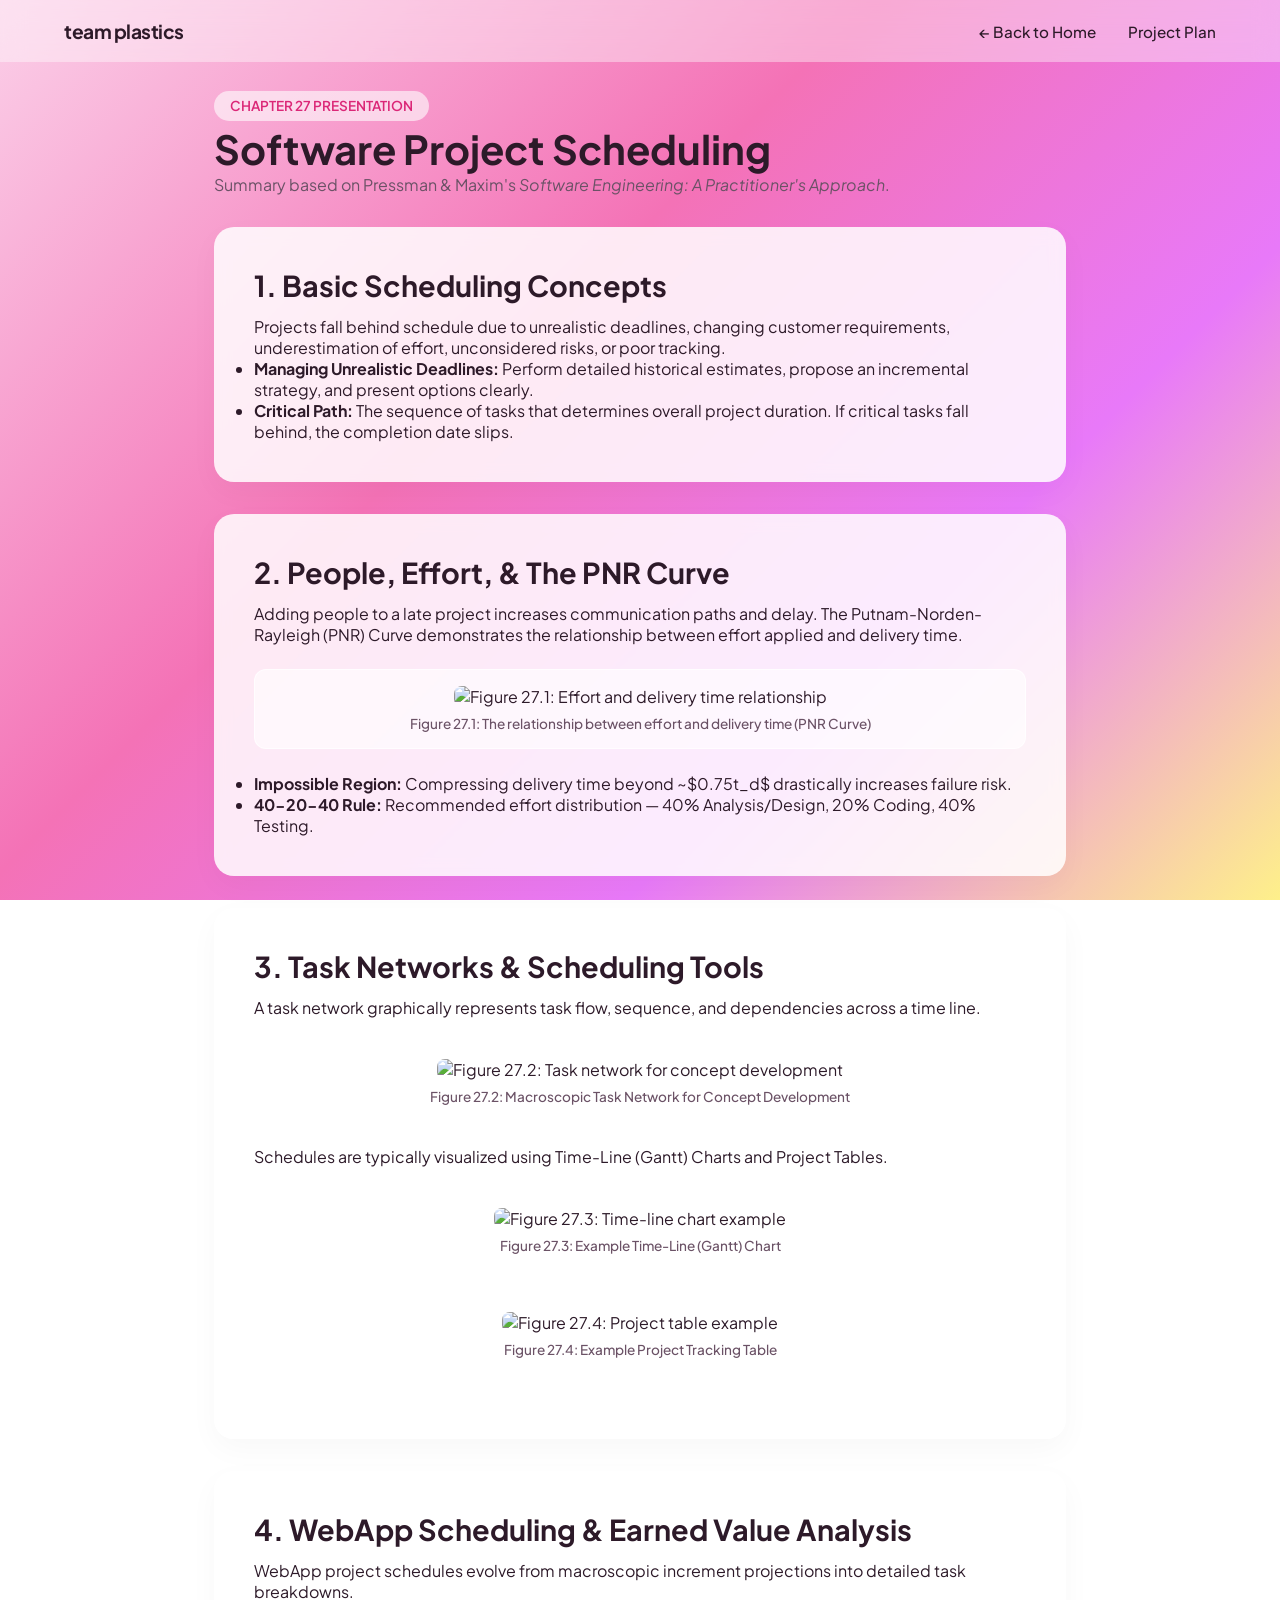
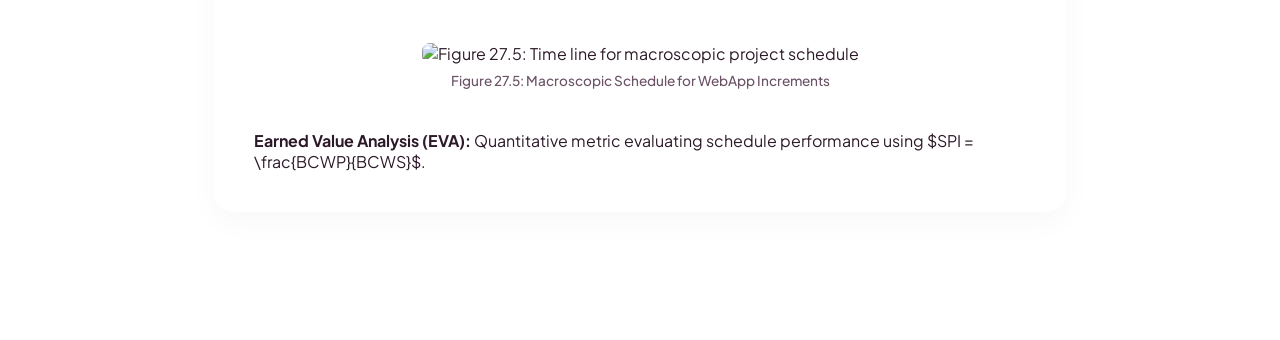
==== chapter27.html @ d94515cb "Create chapter27.html" ====
<!DOCTYPE html>
<html lang="en">
<head>
  <meta charset="UTF-8">
  <meta name="viewport" content="width=device-width, initial-scale=1.0">
  <title>Chapter 27 Summary - Project Scheduling | CS 191</title>
  <link rel="stylesheet" href="style.css">
  <link href="https://fonts.googleapis.com/css2?family=Plus+Jakarta+Sans:wght@400;500;700&display=swap" rel="stylesheet">
  <style>
    /* Styling for embedded chapter diagrams */
    .figure-container {
      margin: 1.5rem 0;
      text-align: center;
      background: rgba(255, 255, 255, 0.6);
      padding: 1rem;
      border-radius: 12px;
      border: 1px solid rgba(255, 255, 255, 0.8);
    }
    .figure-container img {
      max-width: 100%;
      height: auto;
      border-radius: 8px;
    }
    .figure-caption {
      margin-top: 0.5rem;
      font-size: 0.85rem;
      color: var(--text-muted);
      font-weight: 500;
    }
  </style>
</head>
<body>

  <!-- Navigation -->
  <nav class="navbar">
    <div class="nav-brand">
      <span class="team-name">team plastics</span>
    </div>
    <ul class="nav-links">
      <li><a href="index.html">← Back to Home</a></li>
      <li><a href="#project-plan">Project Plan</a></li>
    </ul>
  </nav>

  <!-- Page Content -->
  <main class="container">
    <header style="margin-bottom: 2rem;">
      <span class="badge">Chapter 27 Presentation</span>
      <h1 style="font-size: 2.5rem; margin-top: 0.5rem;">Software Project Scheduling</h1>
      <p style="color: var(--text-muted);">Summary based on Pressman & Maxim's <em>Software Engineering: A Practitioner's Approach</em>.</p>
    </header>

    <section class="card">
      <h2>1. Basic Scheduling Concepts</h2>
      <p>Projects fall behind schedule due to unrealistic deadlines, changing customer requirements, underestimation of effort, unconsidered risks, or poor tracking.</p>
      <ul>
        <li><strong>Managing Unrealistic Deadlines:</strong> Perform detailed historical estimates, propose an incremental strategy, and present options clearly.</li>
        <li><strong>Critical Path:</strong> The sequence of tasks that determines overall project duration. If critical tasks fall behind, the completion date slips.</li>
      </ul>
    </section>

    <section class="card">
      <h2>2. People, Effort, & The PNR Curve</h2>
      <p>Adding people to a late project increases communication paths and delay. The Putnam-Norden-Rayleigh (PNR) Curve demonstrates the relationship between effort applied and delivery time.</p>
      
      <!-- Figure 27.1 -->
      <div class="figure-container">
        <img src="pnr-curve.png" alt="Figure 27.1: Effort and delivery time relationship">
        <div class="figure-caption">Figure 27.1: The relationship between effort and delivery time (PNR Curve)</div>
      </div>

      <ul>
        <li><strong>Impossible Region:</strong> Compressing delivery time beyond ~$0.75t_d$ drastically increases failure risk.</li>
        <li><strong>40-20-40 Rule:</strong> Recommended effort distribution — 40% Analysis/Design, 20% Coding, 40% Testing.</li>
      </ul>
    </section>

    <section class="card">
      <h2>3. Task Networks & Scheduling Tools</h2>
      <p>A task network graphically represents task flow, sequence, and dependencies across a time line.</p>

      <!-- Figure 27.2 -->
      <div class="figure-container">
        <img src="task-network.png" alt="Figure 27.2: Task network for concept development">
        <div class="figure-caption">Figure 27.2: Macroscopic Task Network for Concept Development</div>
      </div>

      <p>Schedules are typically visualized using Time-Line (Gantt) Charts and Project Tables.</p>

      <!-- Figure 27.3 -->
      <div class="figure-container">
        <img src="timeline-chart.png" alt="Figure 27.3: Time-line chart example">
        <div class="figure-caption">Figure 27.3: Example Time-Line (Gantt) Chart</div>
      </div>

      <!-- Figure 27.4 -->
      <div class="figure-container">
        <img src="project-table.png" alt="Figure 27.4: Project table example">
        <div class="figure-caption">Figure 27.4: Example Project Tracking Table</div>
      </div>
    </section>

    <section class="card">
      <h2>4. WebApp Scheduling & Earned Value Analysis</h2>
      <p>WebApp project schedules evolve from macroscopic increment projections into detailed task breakdowns.</p>

      <!-- Figure 27.5 -->
      <div class="figure-container">
        <img src="webapp-timeline.png" alt="Figure 27.5: Time line for macroscopic project schedule">
        <div class="figure-caption">Figure 27.5: Macroscopic Schedule for WebApp Increments</div>
      </div>

      <p><strong>Earned Value Analysis (EVA):</strong> Quantitative metric evaluating schedule performance using $SPI = \frac{BCWP}{BCWS}$.</p>
    </section>
  </main>

</body>
</html>
---- style.css ----
:root {
  --bg-gradient: linear-gradient(135deg, #fbcfe8 0%, #f472b6 40%, #e879f9 70%, #fef08a 100%);
  --card-bg: rgba(255, 255, 255, 0.85);
  --text-dark: #2d1a29;
  --text-muted: #6b5266;
  --accent-pink: #db2777;
  --accent-hover: #be185d;
}

* {
  box-sizing: border-box;
  margin: 0;
  padding: 0;
  font-family: 'Plus Jakarta Sans', sans-serif;
}

body {
  background: var(--bg-gradient);
  background-attachment: fixed;
  color: var(--text-dark);
  min-height: 100vh;
}

/* Header & Navigation */
.navbar {
  display: flex;
  justify-content: space-between;
  align-items: center;
  padding: 1.2rem 4rem;
  background: rgba(255, 255, 255, 0.4);
  backdrop-filter: blur(12px);
  position: sticky;
  top: 0;
  z-index: 100;
}

.team-name {
  font-weight: 700;
  font-size: 1.2rem;
  text-transform: lowercase;
  letter-spacing: -0.5px;
}

.nav-links {
  display: flex;
  list-style: none;
  gap: 2rem;
}

.nav-links a {
  text-decoration: none;
  color: var(--text-dark);
  font-size: 0.95rem;
  font-weight: 500;
  transition: opacity 0.2s ease;
}

.nav-links a:hover {
  opacity: 0.7;
}

/* Hero Section */
.hero {
  display: flex;
  align-items: center;
  justify-content: center;
  padding: 6rem 2rem 4rem;
  text-align: center;
}

.hero-content {
  max-width: 700px;
}

.badge {
  background: rgba(255, 255, 255, 0.6);
  padding: 0.4rem 1rem;
  border-radius: 20px;
  font-size: 0.85rem;
  font-weight: 600;
  color: var(--accent-pink);
  text-transform: uppercase;
}

.main-title {
  font-size: 3.2rem;
  margin: 1.5rem 0 1rem;
  letter-spacing: -1px;
}

.subtitle {
  font-size: 1.15rem;
  color: var(--text-muted);
  margin-bottom: 2rem;
}

.hero-buttons {
  display: flex;
  gap: 1rem;
  justify-content: center;
}

.btn {
  padding: 0.8rem 1.6rem;
  border-radius: 30px;
  text-decoration: none;
  font-weight: 600;
  transition: transform 0.2s ease, background-color 0.2s ease;
}

.btn-primary {
  background-color: var(--accent-pink);
  color: white;
}

.btn-primary:hover {
  background-color: var(--accent-hover);
  transform: translateY(-2px);
}

.btn-secondary {
  background-color: rgba(255, 255, 255, 0.8);
  color: var(--text-dark);
}

.btn-secondary:hover {
  background-color: #ffffff;
  transform: translateY(-2px);
}

/* Content Sections */
.container {
  max-width: 900px;
  margin: 0 auto;
  padding: 2rem 1.5rem 6rem;
}

.card {
  background: var(--card-bg);
  backdrop-filter: blur(8px);
  border-radius: 20px;
  padding: 2.5rem;
  margin-bottom: 2rem;
  box-shadow: 0 10px 30px rgba(0, 0, 0, 0.03);
}

.card h2 {
  font-size: 1.8rem;
  margin-bottom: 0.8rem;
}
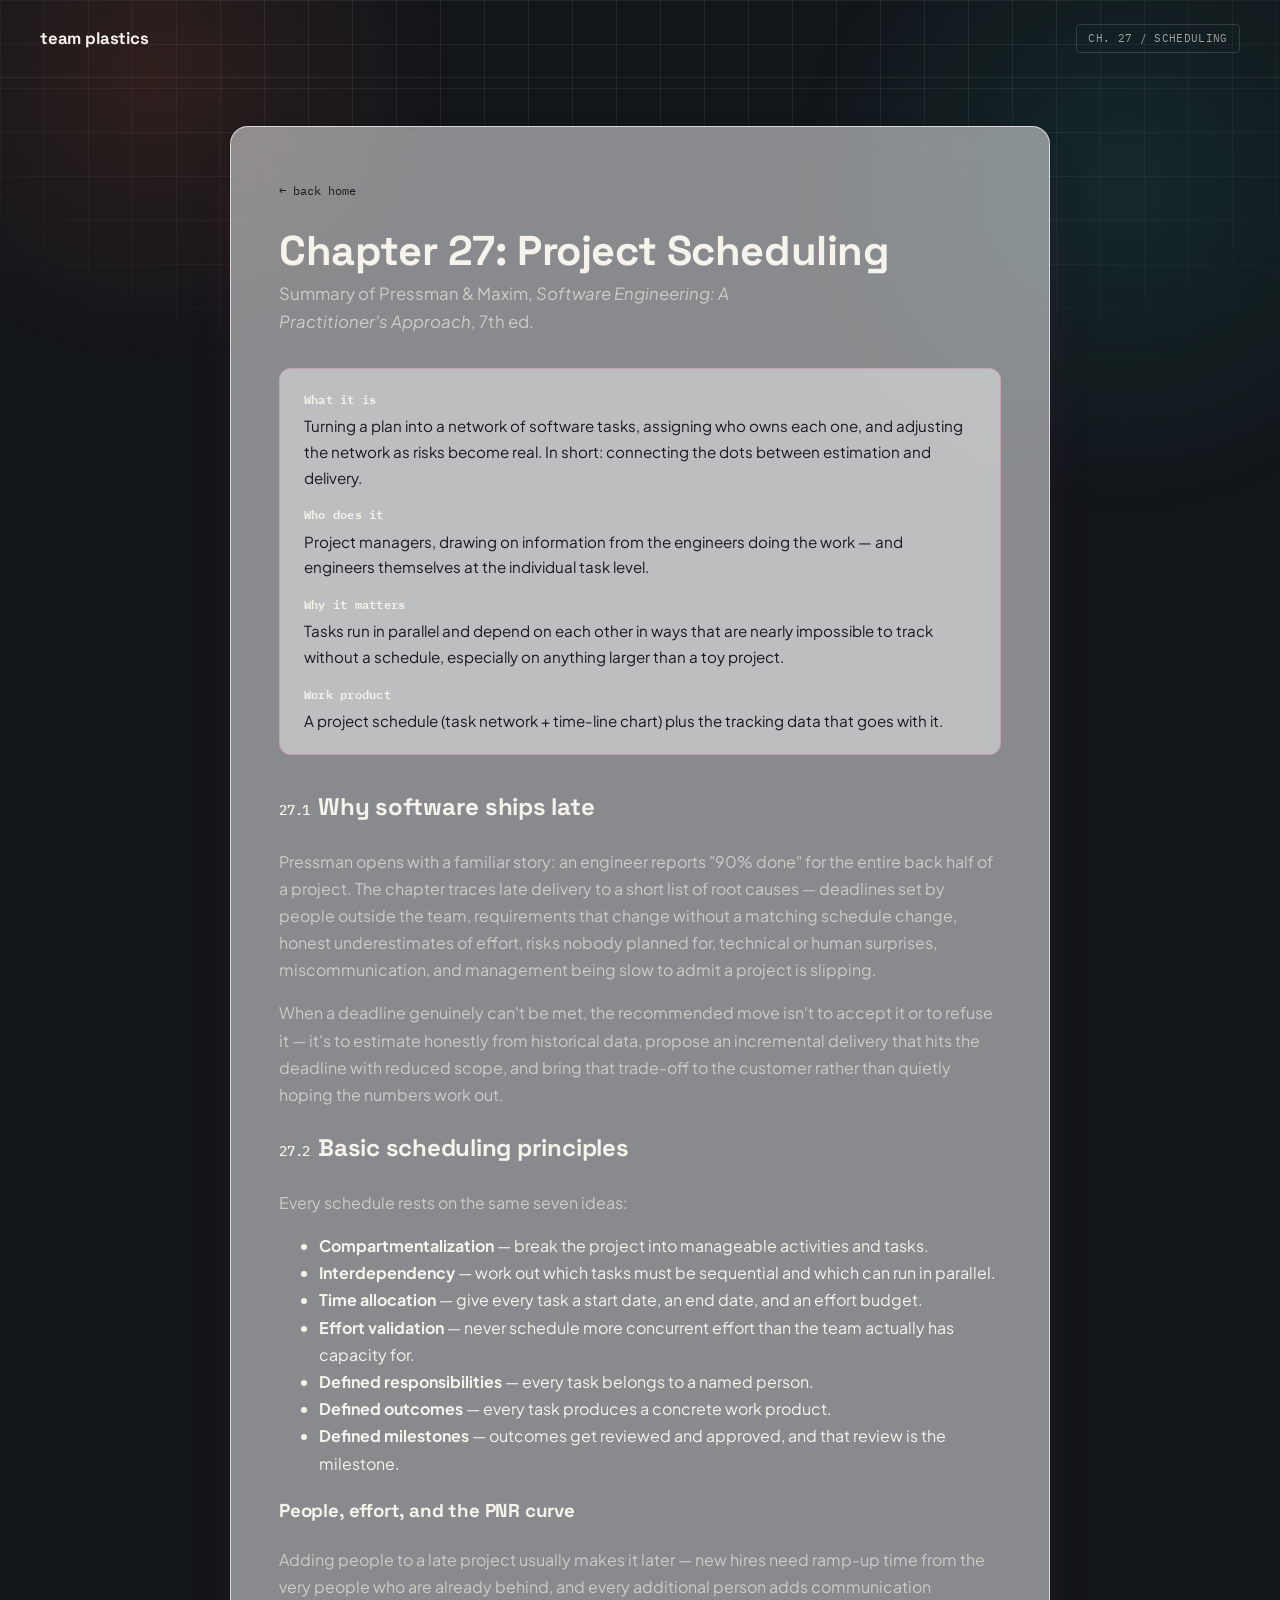
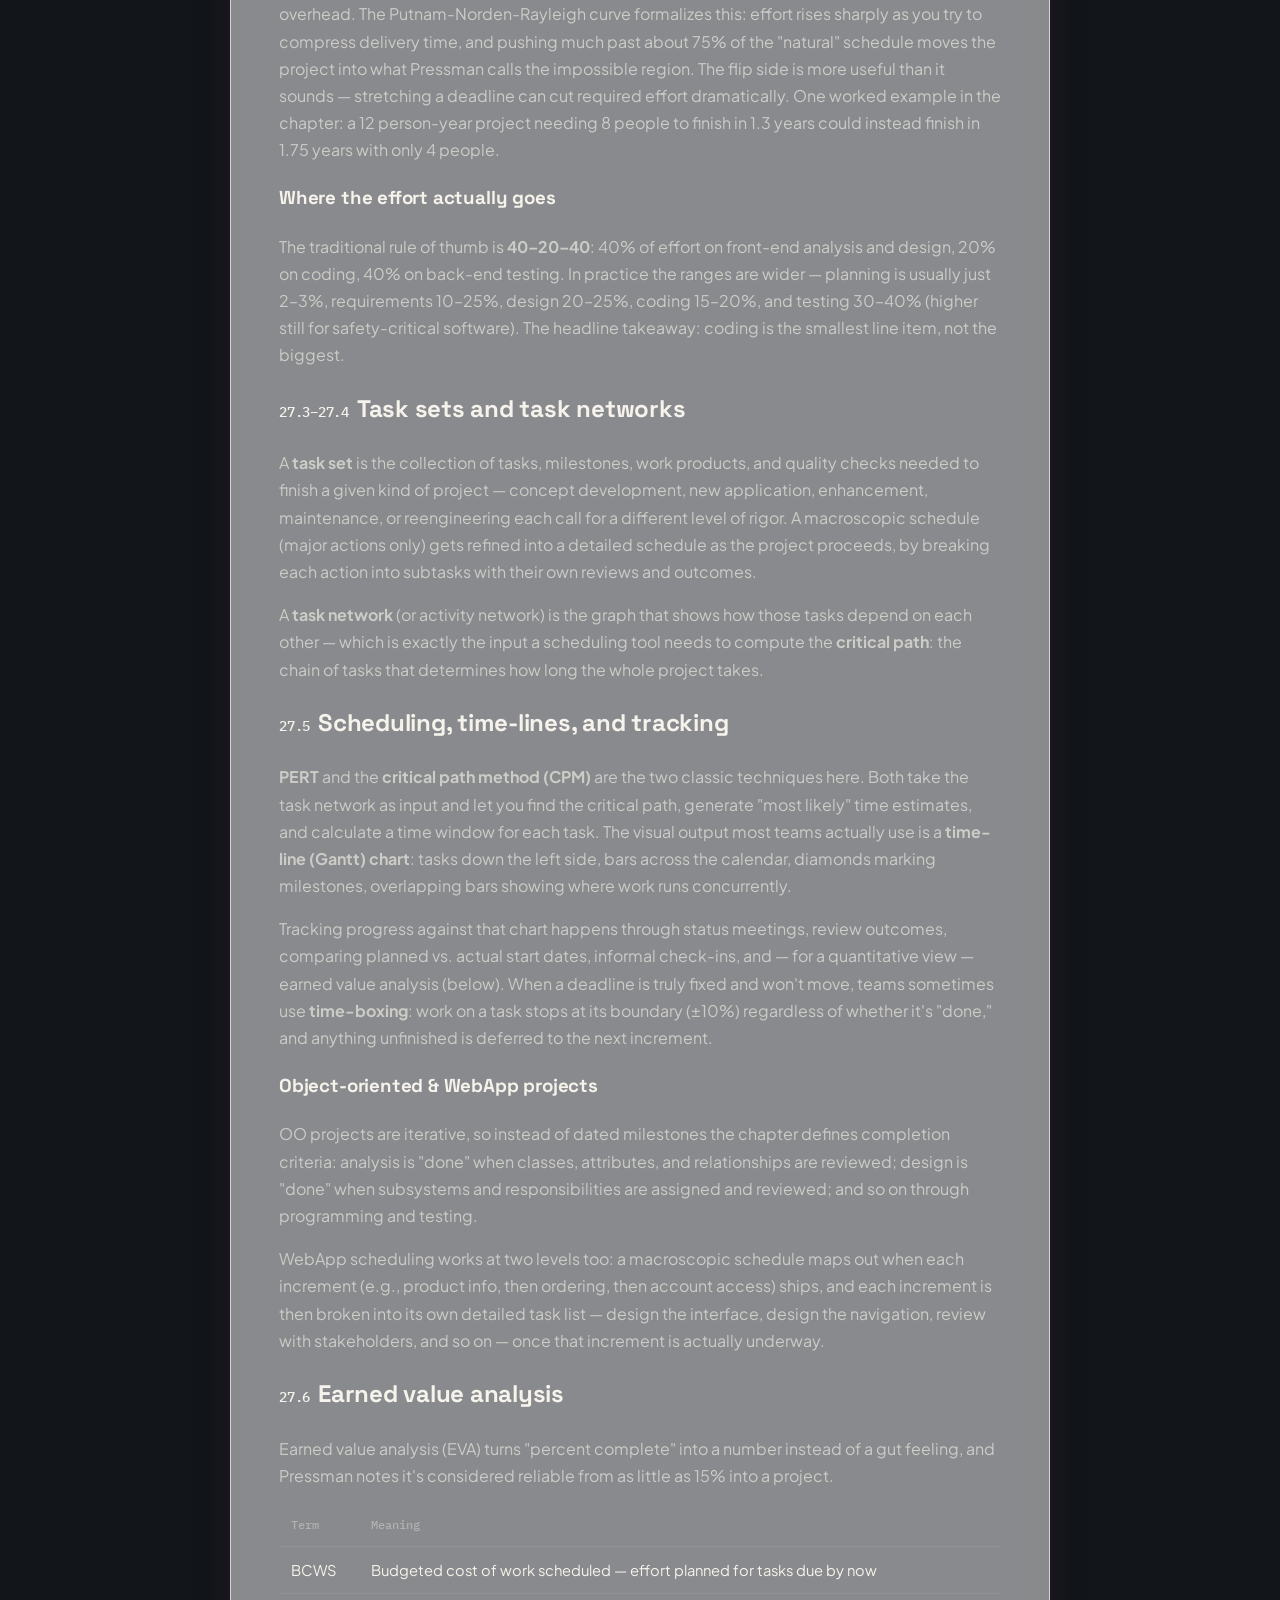
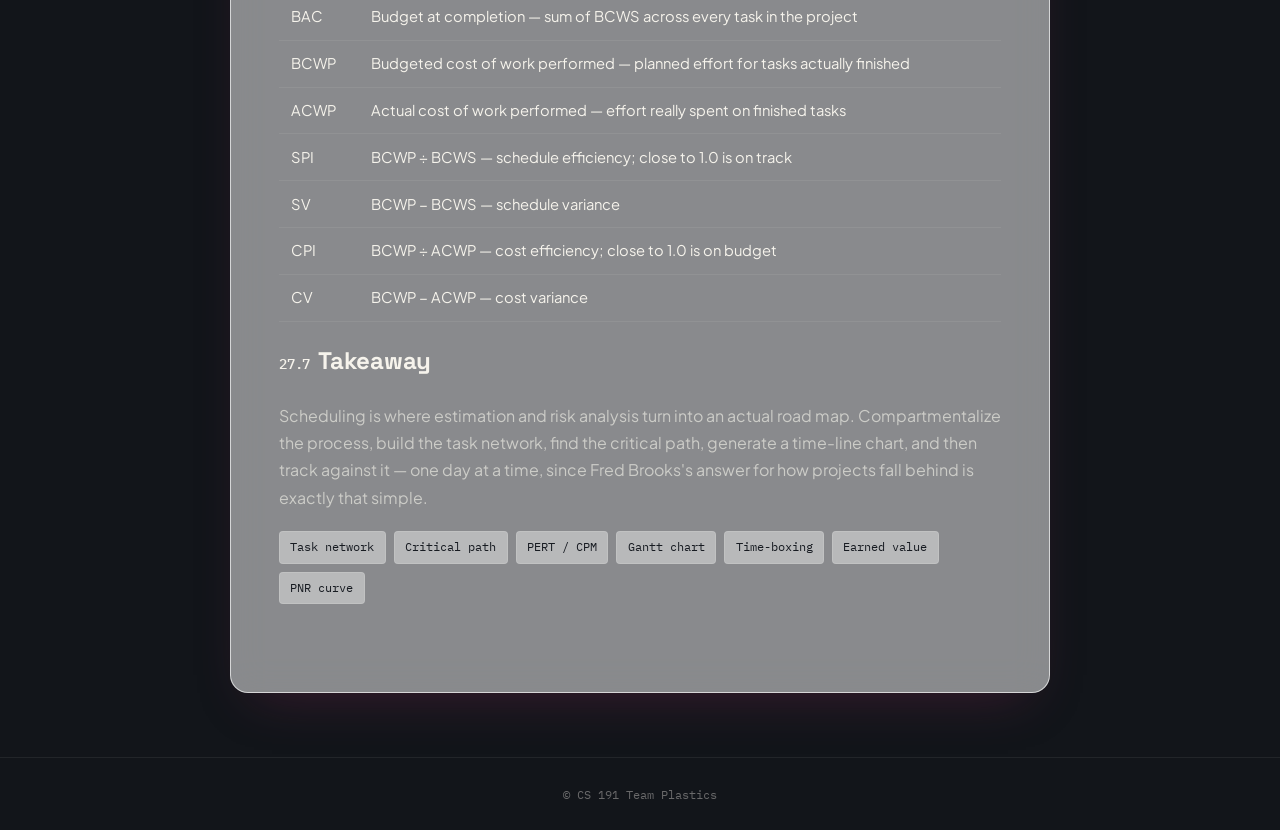
==== commit 4562b4f6: "Update chapter27.html" ====
--- a/chapter27.html
+++ b/chapter27.html
@@ -1,118 +1,109 @@
 <!DOCTYPE html>
 <html lang="en">
 <head>
-  <meta charset="UTF-8">
-  <meta name="viewport" content="width=device-width, initial-scale=1.0">
-  <title>Chapter 27 Summary - Project Scheduling | CS 191</title>
-  <link rel="stylesheet" href="style.css">
-  <link href="https://fonts.googleapis.com/css2?family=Plus+Jakarta+Sans:wght@400;500;700&display=swap" rel="stylesheet">
-  <style>
-    /* Styling for embedded chapter diagrams */
-    .figure-container {
-      margin: 1.5rem 0;
-      text-align: center;
-      background: rgba(255, 255, 255, 0.6);
-      padding: 1rem;
-      border-radius: 12px;
-      border: 1px solid rgba(255, 255, 255, 0.8);
-    }
-    .figure-container img {
-      max-width: 100%;
-      height: auto;
-      border-radius: 8px;
-    }
-    .figure-caption {
-      margin-top: 0.5rem;
-      font-size: 0.85rem;
-      color: var(--text-muted);
-      font-weight: 500;
-    }
-  </style>
+<meta charset="UTF-8">
+<meta name="viewport" content="width=device-width, initial-scale=1.0">
+<title>Chapter 27: Project Scheduling — Team Plastics</title>
+<link rel="stylesheet" href="style.css">
+<link rel="preconnect" href="https://fonts.googleapis.com">
+<link href="https://fonts.googleapis.com/css2?family=Plus+Jakarta+Sans:wght@400;500;600;700&family=Space+Grotesk:wght@500;700&family=IBM+Plex+Mono:wght@500&display=swap" rel="stylesheet">
 </head>
 <body>
 
-  <!-- Navigation -->
+  <!-- Top Navbar -->
   <nav class="navbar">
     <div class="nav-brand">
       <span class="team-name">team plastics</span>
     </div>
-    <ul class="nav-links">
-      <li><a href="index.html">← Back to Home</a></li>
-      <li><a href="#project-plan">Project Plan</a></li>
-    </ul>
+    <span class="course-tag">CH. 27 / SCHEDULING</span>
   </nav>
 
-  <!-- Page Content -->
-  <main class="container">
-    <header style="margin-bottom: 2rem;">
-      <span class="badge">Chapter 27 Presentation</span>
-      <h1 style="font-size: 2.5rem; margin-top: 0.5rem;">Software Project Scheduling</h1>
-      <p style="color: var(--text-muted);">Summary based on Pressman & Maxim's <em>Software Engineering: A Practitioner's Approach</em>.</p>
-    </header>
+  <main class="page-content">
+    <a href="index.html" class="back-link">← back home</a>
 
-    <section class="card">
-      <h2>1. Basic Scheduling Concepts</h2>
-      <p>Projects fall behind schedule due to unrealistic deadlines, changing customer requirements, underestimation of effort, unconsidered risks, or poor tracking.</p>
-      <ul>
-        <li><strong>Managing Unrealistic Deadlines:</strong> Perform detailed historical estimates, propose an incremental strategy, and present options clearly.</li>
-        <li><strong>Critical Path:</strong> The sequence of tasks that determines overall project duration. If critical tasks fall behind, the completion date slips.</li>
-      </ul>
-    </section>
+    <h1 class="main-title" style="font-size: clamp(1.9rem, 4vw, 2.6rem); margin-bottom: 0.5rem;">Chapter 27: Project Scheduling</h1>
+    <p class="subtitle" style="margin-bottom: 2rem;">Summary of Pressman &amp; Maxim, <em>Software Engineering: A Practitioner's Approach</em>, 7th ed.</p>
 
-    <section class="card">
-      <h2>2. People, Effort, & The PNR Curve</h2>
-      <p>Adding people to a late project increases communication paths and delay. The Putnam-Norden-Rayleigh (PNR) Curve demonstrates the relationship between effort applied and delivery time.</p>
-      
-      <!-- Figure 27.1 -->
-      <div class="figure-container">
-        <img src="pnr-curve.png" alt="Figure 27.1: Effort and delivery time relationship">
-        <div class="figure-caption">Figure 27.1: The relationship between effort and delivery time (PNR Curve)</div>
-      </div>
+    <dl class="quick-look">
+      <dt>What it is</dt>
+      <dd>Turning a plan into a network of software tasks, assigning who owns each one, and adjusting the network as risks become real. In short: connecting the dots between estimation and delivery.</dd>
+      <dt>Who does it</dt>
+      <dd>Project managers, drawing on information from the engineers doing the work — and engineers themselves at the individual task level.</dd>
+      <dt>Why it matters</dt>
+      <dd>Tasks run in parallel and depend on each other in ways that are nearly impossible to track without a schedule, especially on anything larger than a toy project.</dd>
+      <dt>Work product</dt>
+      <dd>A project schedule (task network + time-line chart) plus the tracking data that goes with it.</dd>
+    </dl>
 
-      <ul>
-        <li><strong>Impossible Region:</strong> Compressing delivery time beyond ~$0.75t_d$ drastically increases failure risk.</li>
-        <li><strong>40-20-40 Rule:</strong> Recommended effort distribution — 40% Analysis/Design, 20% Coding, 40% Testing.</li>
-      </ul>
-    </section>
+    <h2><span class="section-num">27.1</span>Why software ships late</h2>
+    <p>Pressman opens with a familiar story: an engineer reports "90% done" for the entire back half of a project. The chapter traces late delivery to a short list of root causes — deadlines set by people outside the team, requirements that change without a matching schedule change, honest underestimates of effort, risks nobody planned for, technical or human surprises, miscommunication, and management being slow to admit a project is slipping.</p>
+    <p>When a deadline genuinely can't be met, the recommended move isn't to accept it or to refuse it — it's to estimate honestly from historical data, propose an incremental delivery that hits the deadline with reduced scope, and bring that trade-off to the customer rather than quietly hoping the numbers work out.</p>
 
-    <section class="card">
-      <h2>3. Task Networks & Scheduling Tools</h2>
-      <p>A task network graphically represents task flow, sequence, and dependencies across a time line.</p>
+    <h2><span class="section-num">27.2</span>Basic scheduling principles</h2>
+    <p>Every schedule rests on the same seven ideas:</p>
+    <ul>
+      <li><strong>Compartmentalization</strong> — break the project into manageable activities and tasks.</li>
+      <li><strong>Interdependency</strong> — work out which tasks must be sequential and which can run in parallel.</li>
+      <li><strong>Time allocation</strong> — give every task a start date, an end date, and an effort budget.</li>
+      <li><strong>Effort validation</strong> — never schedule more concurrent effort than the team actually has capacity for.</li>
+      <li><strong>Defined responsibilities</strong> — every task belongs to a named person.</li>
+      <li><strong>Defined outcomes</strong> — every task produces a concrete work product.</li>
+      <li><strong>Defined milestones</strong> — outcomes get reviewed and approved, and that review is the milestone.</li>
+    </ul>
 
-      <!-- Figure 27.2 -->
-      <div class="figure-container">
-        <img src="task-network.png" alt="Figure 27.2: Task network for concept development">
-        <div class="figure-caption">Figure 27.2: Macroscopic Task Network for Concept Development</div>
-      </div>
+    <h3>People, effort, and the PNR curve</h3>
+    <p>Adding people to a late project usually makes it later — new hires need ramp-up time from the very people who are already behind, and every additional person adds communication overhead. The Putnam-Norden-Rayleigh curve formalizes this: effort rises sharply as you try to compress delivery time, and pushing much past about 75% of the "natural" schedule moves the project into what Pressman calls the impossible region. The flip side is more useful than it sounds — stretching a deadline can cut required effort dramatically. One worked example in the chapter: a 12 person-year project needing 8 people to finish in 1.3 years could instead finish in 1.75 years with only 4 people.</p>
 
-      <p>Schedules are typically visualized using Time-Line (Gantt) Charts and Project Tables.</p>
+    <h3>Where the effort actually goes</h3>
+    <p>The traditional rule of thumb is <strong>40–20–40</strong>: 40% of effort on front-end analysis and design, 20% on coding, 40% on back-end testing. In practice the ranges are wider — planning is usually just 2–3%, requirements 10–25%, design 20–25%, coding 15–20%, and testing 30–40% (higher still for safety-critical software). The headline takeaway: coding is the smallest line item, not the biggest.</p>
 
-      <!-- Figure 27.3 -->
-      <div class="figure-container">
-        <img src="timeline-chart.png" alt="Figure 27.3: Time-line chart example">
-        <div class="figure-caption">Figure 27.3: Example Time-Line (Gantt) Chart</div>
-      </div>
+    <h2><span class="section-num">27.3–27.4</span>Task sets and task networks</h2>
+    <p>A <strong>task set</strong> is the collection of tasks, milestones, work products, and quality checks needed to finish a given kind of project — concept development, new application, enhancement, maintenance, or reengineering each call for a different level of rigor. A macroscopic schedule (major actions only) gets refined into a detailed schedule as the project proceeds, by breaking each action into subtasks with their own reviews and outcomes.</p>
+    <p>A <strong>task network</strong> (or activity network) is the graph that shows how those tasks depend on each other — which is exactly the input a scheduling tool needs to compute the <strong>critical path</strong>: the chain of tasks that determines how long the whole project takes.</p>
 
-      <!-- Figure 27.4 -->
-      <div class="figure-container">
-        <img src="project-table.png" alt="Figure 27.4: Project table example">
-        <div class="figure-caption">Figure 27.4: Example Project Tracking Table</div>
-      </div>
-    </section>
+    <h2><span class="section-num">27.5</span>Scheduling, time-lines, and tracking</h2>
+    <p><strong>PERT</strong> and the <strong>critical path method (CPM)</strong> are the two classic techniques here. Both take the task network as input and let you find the critical path, generate "most likely" time estimates, and calculate a time window for each task. The visual output most teams actually use is a <strong>time-line (Gantt) chart</strong>: tasks down the left side, bars across the calendar, diamonds marking milestones, overlapping bars showing where work runs concurrently.</p>
+    <p>Tracking progress against that chart happens through status meetings, review outcomes, comparing planned vs. actual start dates, informal check-ins, and — for a quantitative view — earned value analysis (below). When a deadline is truly fixed and won't move, teams sometimes use <strong>time-boxing</strong>: work on a task stops at its boundary (±10%) regardless of whether it's "done," and anything unfinished is deferred to the next increment.</p>
 
-    <section class="card">
-      <h2>4. WebApp Scheduling & Earned Value Analysis</h2>
-      <p>WebApp project schedules evolve from macroscopic increment projections into detailed task breakdowns.</p>
+    <h3>Object-oriented &amp; WebApp projects</h3>
+    <p>OO projects are iterative, so instead of dated milestones the chapter defines completion criteria: analysis is "done" when classes, attributes, and relationships are reviewed; design is "done" when subsystems and responsibilities are assigned and reviewed; and so on through programming and testing.</p>
+    <p>WebApp scheduling works at two levels too: a macroscopic schedule maps out when each increment (e.g., product info, then ordering, then account access) ships, and each increment is then broken into its own detailed task list — design the interface, design the navigation, review with stakeholders, and so on — once that increment is actually underway.</p>
 
-      <!-- Figure 27.5 -->
-      <div class="figure-container">
-        <img src="webapp-timeline.png" alt="Figure 27.5: Time line for macroscopic project schedule">
-        <div class="figure-caption">Figure 27.5: Macroscopic Schedule for WebApp Increments</div>
-      </div>
+    <h2><span class="section-num">27.6</span>Earned value analysis</h2>
+    <p>Earned value analysis (EVA) turns "percent complete" into a number instead of a gut feeling, and Pressman notes it's considered reliable from as little as 15% into a project.</p>
 
-      <p><strong>Earned Value Analysis (EVA):</strong> Quantitative metric evaluating schedule performance using $SPI = \frac{BCWP}{BCWS}$.</p>
-    </section>
+    <table>
+      <thead>
+        <tr><th>Term</th><th>Meaning</th></tr>
+      </thead>
+      <tbody>
+        <tr><td>BCWS</td><td>Budgeted cost of work scheduled — effort planned for tasks due by now</td></tr>
+        <tr><td>BAC</td><td>Budget at completion — sum of BCWS across every task in the project</td></tr>
+        <tr><td>BCWP</td><td>Budgeted cost of work performed — planned effort for tasks actually finished</td></tr>
+        <tr><td>ACWP</td><td>Actual cost of work performed — effort really spent on finished tasks</td></tr>
+        <tr><td>SPI</td><td>BCWP ÷ BCWS — schedule efficiency; close to 1.0 is on track</td></tr>
+        <tr><td>SV</td><td>BCWP − BCWS — schedule variance</td></tr>
+        <tr><td>CPI</td><td>BCWP ÷ ACWP — cost efficiency; close to 1.0 is on budget</td></tr>
+        <tr><td>CV</td><td>BCWP − ACWP — cost variance</td></tr>
+      </tbody>
+    </table>
+
+    <h2><span class="section-num">27.7</span>Takeaway</h2>
+    <p>Scheduling is where estimation and risk analysis turn into an actual road map. Compartmentalize the process, build the task network, find the critical path, generate a time-line chart, and then track against it — one day at a time, since Fred Brooks's answer for how projects fall behind is exactly that simple.</p>
+
+    <div class="term-row">
+      <span class="term-chip">Task network</span>
+      <span class="term-chip">Critical path</span>
+      <span class="term-chip">PERT / CPM</span>
+      <span class="term-chip">Gantt chart</span>
+      <span class="term-chip">Time-boxing</span>
+      <span class="term-chip">Earned value</span>
+      <span class="term-chip">PNR curve</span>
+    </div>
   </main>
+
+  <!-- Footer -->
+  <footer>© CS 191 Team Plastics</footer>
 
 </body>
 </html>
--- a/style.css
+++ b/style.css
@@ -1,150 +1,452 @@
+/* ==========================================================================
+   Team Plastics — CS 191 site stylesheet
+   Design language: engineering blueprint + injection-molded plastic resin
+   ========================================================================== */
+
 :root {
-  --bg-gradient: linear-gradient(135deg, #fbcfe8 0%, #f472b6 40%, #e879f9 70%, #fef08a 100%);
-  --card-bg: rgba(255, 255, 255, 0.85);
-  --text-dark: #2d1a29;
-  --text-muted: #6b5266;
-  --accent-pink: #db2777;
-  --accent-hover: #be185d;
+  --ink: #12151a;
+  --ink-soft: #171b21;
+  --paper: #f6f3ec;
+  --paper-dim: rgba(246, 243, 236, 0.62);
+  --paper-faint: rgba(246, 243, 236, 0.38);
+  --line: rgba(246, 243, 236, 0.14);
+  --line-soft: rgba(246, 243, 236, 0.07);
+  --orange: #ff6b35;
+  --teal: #2dd4bf;
+  --radius: 8px;
+  --display: "Space Grotesk", "Plus Jakarta Sans", sans-serif;
+  --body-font: "Plus Jakarta Sans", sans-serif;
+  --mono: "IBM Plex Mono", ui-monospace, monospace;
 }
 
 * {
   box-sizing: border-box;
+}
+
+html {
+  scroll-behavior: smooth;
+}
+
+body {
   margin: 0;
-  padding: 0;
-  font-family: 'Plus Jakarta Sans', sans-serif;
-}
-
-body {
-  background: var(--bg-gradient);
-  background-attachment: fixed;
-  color: var(--text-dark);
   min-height: 100vh;
-}
-
-/* Header & Navigation */
+  display: flex;
+  flex-direction: column;
+  justify-content: space-between;
+  background: var(--ink);
+  color: var(--paper);
+  font-family: var(--body-font);
+  position: relative;
+  overflow-x: hidden;
+}
+
+/* Blueprint grid + soft resin glow behind everything */
+body::before {
+  content: "";
+  position: fixed;
+  inset: 0;
+  z-index: 0;
+  pointer-events: none;
+  background-image:
+    linear-gradient(var(--line-soft) 1px, transparent 1px),
+    linear-gradient(90deg, var(--line-soft) 1px, transparent 1px);
+  background-size: 44px 44px;
+  mask-image: radial-gradient(ellipse 80% 60% at 50% 0%, black 40%, transparent 90%);
+}
+
+body::after {
+  content: "";
+  position: fixed;
+  inset: 0;
+  z-index: 0;
+  pointer-events: none;
+  background:
+    radial-gradient(420px circle at 12% 8%, rgba(255, 107, 53, 0.12), transparent 70%),
+    radial-gradient(480px circle at 88% 20%, rgba(45, 212, 191, 0.10), transparent 70%);
+}
+
+body > * {
+  position: relative;
+  z-index: 1;
+}
+
+a {
+  color: inherit;
+}
+
+/* ---------------------------------- Navbar ---------------------------------- */
+
 .navbar {
   display: flex;
+  align-items: center;
   justify-content: space-between;
-  align-items: center;
-  padding: 1.2rem 4rem;
-  background: rgba(255, 255, 255, 0.4);
-  backdrop-filter: blur(12px);
-  position: sticky;
-  top: 0;
-  z-index: 100;
-}
-
-.team-name {
+  padding: 1.5rem 2.5rem;
+  border-bottom: 1px solid var(--line-soft);
+}
+
+.nav-brand .team-name {
+  font-family: var(--display);
   font-weight: 700;
-  font-size: 1.2rem;
-  text-transform: lowercase;
-  letter-spacing: -0.5px;
-}
-
-.nav-links {
-  display: flex;
-  list-style: none;
-  gap: 2rem;
-}
-
-.nav-links a {
+  font-size: 1.05rem;
+  letter-spacing: -0.01em;
+  color: var(--paper);
+}
+
+.course-tag {
+  font-family: var(--mono);
+  font-size: 0.7rem;
+  letter-spacing: 0.03em;
+  color: var(--paper-dim);
+  border: 1px solid var(--line);
+  border-radius: 4px;
+  padding: 0.4rem 0.7rem;
+  white-space: nowrap;
+}
+
+/* Legacy badge (kept for other pages that may still reference it) */
+.badge {
+  display: inline-block;
+  font-family: var(--mono);
+  font-size: 0.7rem;
+  letter-spacing: 0.03em;
+  color: var(--paper-dim);
+  border: 1px solid var(--line);
+  border-radius: 4px;
+  padding: 0.4rem 0.7rem;
+}
+
+/* ---------------------------------- Hero ---------------------------------- */
+
+.hero-container {
+  flex: 1;
+  display: flex;
+  align-items: center;
+  padding: 2rem;
+}
+
+.hero-content {
+  width: 100%;
+  max-width: 1080px;
+  margin: 0 auto;
+  padding: 4rem 1.5rem;
+}
+
+.hero-grid {
+  display: grid;
+  grid-template-columns: 1.15fr 0.85fr;
+  gap: 4rem;
+  align-items: center;
+}
+
+.hero-copy {
+  text-align: left;
+}
+
+.main-title {
+  font-family: var(--display);
+  font-weight: 700;
+  font-size: clamp(2.4rem, 5.2vw, 4rem);
+  line-height: 1.04;
+  letter-spacing: -0.02em;
+  color: var(--paper);
+  margin: 0;
+}
+
+.accent-rule {
+  width: 60px;
+  height: 4px;
+  border-radius: 2px;
+  margin: 1.5rem 0 1.4rem;
+  background: linear-gradient(90deg, var(--orange), var(--teal));
+}
+
+.subtitle {
+  font-size: 1.05rem;
+  line-height: 1.65;
+  color: var(--paper-dim);
+  max-width: 42ch;
+  margin: 0;
+}
+
+/* Spec-sheet style deliverables list, replaces pill buttons */
+.hero-links {
+  border: 1px solid var(--line);
+  border-radius: 10px;
+  background: rgba(255, 255, 255, 0.02);
+  padding: 0.4rem;
+}
+
+.hero-link {
+  display: flex;
+  align-items: center;
+  gap: 0.9rem;
+  padding: 1rem 1rem;
+  border-radius: 6px;
   text-decoration: none;
-  color: var(--text-dark);
+  color: var(--paper);
+  border-bottom: 1px solid var(--line-soft);
+  transition: background 0.18s ease, transform 0.18s ease;
+}
+
+.hero-links a.hero-link:last-child {
+  border-bottom: none;
+}
+
+.hero-link:hover {
+  background: rgba(255, 255, 255, 0.05);
+  transform: translateX(3px);
+}
+
+.hero-link .swatch {
+  width: 10px;
+  height: 10px;
+  border-radius: 2px;
+  flex-shrink: 0;
+}
+
+.hero-link:nth-child(1) .swatch { background: var(--orange); }
+.hero-link:nth-child(2) .swatch { background: var(--teal); }
+.hero-link:nth-child(3) .swatch { background: var(--paper-faint); }
+
+.hero-link .label {
+  flex: 1;
+  font-weight: 600;
+  font-size: 0.97rem;
+}
+
+.hero-link .go {
+  font-family: var(--mono);
+  font-size: 0.72rem;
+  color: var(--paper-faint);
+  transition: transform 0.18s ease, color 0.18s ease;
+}
+
+.hero-link:hover .go {
+  color: var(--paper);
+  transform: translateX(3px);
+}
+
+/* Print-registration corner marks */
+.reg-mark {
+  position: absolute;
+  width: 14px;
+  height: 14px;
+  pointer-events: none;
+}
+
+.reg-mark::before,
+.reg-mark::after {
+  content: "";
+  position: absolute;
+  background: var(--line);
+}
+
+.reg-mark::before { width: 100%; height: 1px; top: 50%; }
+.reg-mark::after { height: 100%; width: 1px; left: 50%; }
+
+.reg-mark.tl { top: 1.25rem; left: 1.25rem; }
+.reg-mark.tr { top: 1.25rem; right: 1.25rem; }
+.reg-mark.bl { bottom: 1.25rem; left: 1.25rem; }
+.reg-mark.br { bottom: 1.25rem; right: 1.25rem; }
+
+/* ---------------------------------- Buttons (used on inner pages) ---------------------------------- */
+
+.btn {
+  display: inline-flex;
+  align-items: center;
+  gap: 0.5rem;
+  font-family: var(--body-font);
+  font-weight: 600;
   font-size: 0.95rem;
-  font-weight: 500;
-  transition: opacity 0.2s ease;
-}
-
-.nav-links a:hover {
-  opacity: 0.7;
-}
-
-/* Hero Section */
-.hero {
-  display: flex;
-  align-items: center;
-  justify-content: center;
-  padding: 6rem 2rem 4rem;
-  text-align: center;
-}
-
-.hero-content {
-  max-width: 700px;
-}
-
-.badge {
-  background: rgba(255, 255, 255, 0.6);
-  padding: 0.4rem 1rem;
-  border-radius: 20px;
-  font-size: 0.85rem;
-  font-weight: 600;
-  color: var(--accent-pink);
-  text-transform: uppercase;
-}
-
-.main-title {
-  font-size: 3.2rem;
-  margin: 1.5rem 0 1rem;
-  letter-spacing: -1px;
-}
-
-.subtitle {
-  font-size: 1.15rem;
-  color: var(--text-muted);
-  margin-bottom: 2rem;
+  padding: 0.75rem 1.3rem;
+  border-radius: 6px;
+  border: 1px solid var(--line);
+  color: var(--paper);
+  text-decoration: none;
+  background: rgba(255, 255, 255, 0.03);
+  transition: background 0.18s ease, transform 0.18s ease;
+}
+
+.btn:hover {
+  background: rgba(255, 255, 255, 0.07);
+  transform: translateY(-1px);
+}
+
+.btn-secondary {
+  background: rgba(255, 255, 255, 0.02);
 }
 
 .hero-buttons {
   display: flex;
   gap: 1rem;
   justify-content: center;
-}
-
-.btn {
-  padding: 0.8rem 1.6rem;
-  border-radius: 30px;
+  flex-wrap: wrap;
+  margin-top: 2rem;
+}
+
+/* ---------------------------------- Inner page content ---------------------------------- */
+
+.page-content {
+  max-width: 820px;
+  margin: 3rem auto 4rem;
+  padding: 3rem 3rem 3.5rem;
+  line-height: 1.7;
+  background: rgba(255, 255, 255, 0.5);
+  backdrop-filter: blur(18px);
+  -webkit-backdrop-filter: blur(18px);
+  border: 1px solid rgba(255, 255, 255, 0.65);
+  border-radius: 18px;
+  box-shadow: 0 24px 50px -24px rgba(140, 40, 90, 0.35);
+}
+
+.back-link {
+  display: inline-flex;
+  align-items: center;
+  gap: 0.4rem;
+  font-family: var(--mono);
+  font-size: 0.78rem;
+  color: var(--ink-soft);
   text-decoration: none;
+  margin-bottom: 1.75rem;
+  transition: color 0.18s ease;
+}
+
+.back-link:hover {
+  color: var(--pink-800);
+}
+
+.section-num {
+  font-family: var(--mono);
+  font-size: 0.85rem;
+  font-weight: 500;
+  color: var(--pink-800);
+  margin-right: 0.5rem;
+}
+
+.quick-look {
+  border: 1px solid rgba(220, 94, 165, 0.3);
+  background: rgba(255, 255, 255, 0.45);
+  border-radius: 12px;
+  padding: 1.25rem 1.5rem;
+  margin: 1.5rem 0 2rem;
+}
+
+.quick-look dt {
+  font-family: var(--mono);
   font-weight: 600;
-  transition: transform 0.2s ease, background-color 0.2s ease;
-}
-
-.btn-primary {
-  background-color: var(--accent-pink);
-  color: white;
-}
-
-.btn-primary:hover {
-  background-color: var(--accent-hover);
-  transform: translateY(-2px);
-}
-
-.btn-secondary {
-  background-color: rgba(255, 255, 255, 0.8);
-  color: var(--text-dark);
-}
-
-.btn-secondary:hover {
-  background-color: #ffffff;
-  transform: translateY(-2px);
-}
-
-/* Content Sections */
-.container {
-  max-width: 900px;
-  margin: 0 auto;
-  padding: 2rem 1.5rem 6rem;
-}
-
-.card {
-  background: var(--card-bg);
-  backdrop-filter: blur(8px);
-  border-radius: 20px;
-  padding: 2.5rem;
-  margin-bottom: 2rem;
-  box-shadow: 0 10px 30px rgba(0, 0, 0, 0.03);
-}
-
-.card h2 {
-  font-size: 1.8rem;
-  margin-bottom: 0.8rem;
-}
+  font-size: 0.78rem;
+  letter-spacing: 0.02em;
+  color: var(--pink-800);
+  margin-top: 0.85rem;
+}
+
+.quick-look dt:first-child {
+  margin-top: 0;
+}
+
+.quick-look dd {
+  margin: 0.2rem 0 0;
+  color: var(--ink-soft);
+  font-size: 0.95rem;
+}
+
+.term-row {
+  display: flex;
+  flex-wrap: wrap;
+  gap: 0.5rem;
+  margin: 1.25rem 0 2rem;
+}
+
+.term-chip {
+  font-family: var(--mono);
+  font-size: 0.72rem;
+  padding: 0.35rem 0.65rem;
+  border: 1px solid var(--line);
+  border-radius: 4px;
+  background: rgba(255, 255, 255, 0.4);
+  color: var(--ink-soft);
+}
+
+.page-content h1,
+.page-content h2,
+.page-content h3 {
+  font-family: var(--display);
+  letter-spacing: -0.01em;
+  color: var(--paper);
+}
+
+.page-content p {
+  color: var(--paper-dim);
+}
+
+.page-content img {
+  max-width: 100%;
+  border-radius: var(--radius);
+  border: 1px solid var(--line);
+}
+
+.page-content table {
+  width: 100%;
+  border-collapse: collapse;
+  font-size: 0.92rem;
+}
+
+.page-content th,
+.page-content td {
+  border-bottom: 1px solid var(--line-soft);
+  padding: 0.65rem 0.75rem;
+  text-align: left;
+}
+
+.page-content th {
+  font-family: var(--mono);
+  font-size: 0.75rem;
+  color: var(--paper-faint);
+  font-weight: 500;
+}
+
+/* ---------------------------------- Footer ---------------------------------- */
+
+footer {
+  text-align: center;
+  padding: 1.75rem;
+  color: var(--paper-faint);
+  font-family: var(--mono);
+  font-size: 0.78rem;
+  border-top: 1px solid var(--line-soft);
+}
+
+/* ---------------------------------- Responsive ---------------------------------- */
+
+@media (max-width: 760px) {
+  .navbar {
+    padding: 1.25rem 1.5rem;
+  }
+
+  .hero-grid {
+    grid-template-columns: 1fr;
+    gap: 2.5rem;
+  }
+
+  .hero-copy {
+    text-align: left;
+  }
+
+  .subtitle {
+    max-width: 100%;
+  }
+}
+
+/* ---------------------------------- Accessibility ---------------------------------- */
+
+a:focus-visible,
+.btn:focus-visible {
+  outline: 2px solid var(--teal);
+  outline-offset: 2px;
+}
+
+@media (prefers-reduced-motion: reduce) {
+  * {
+    transition: none !important;
+  }
+}
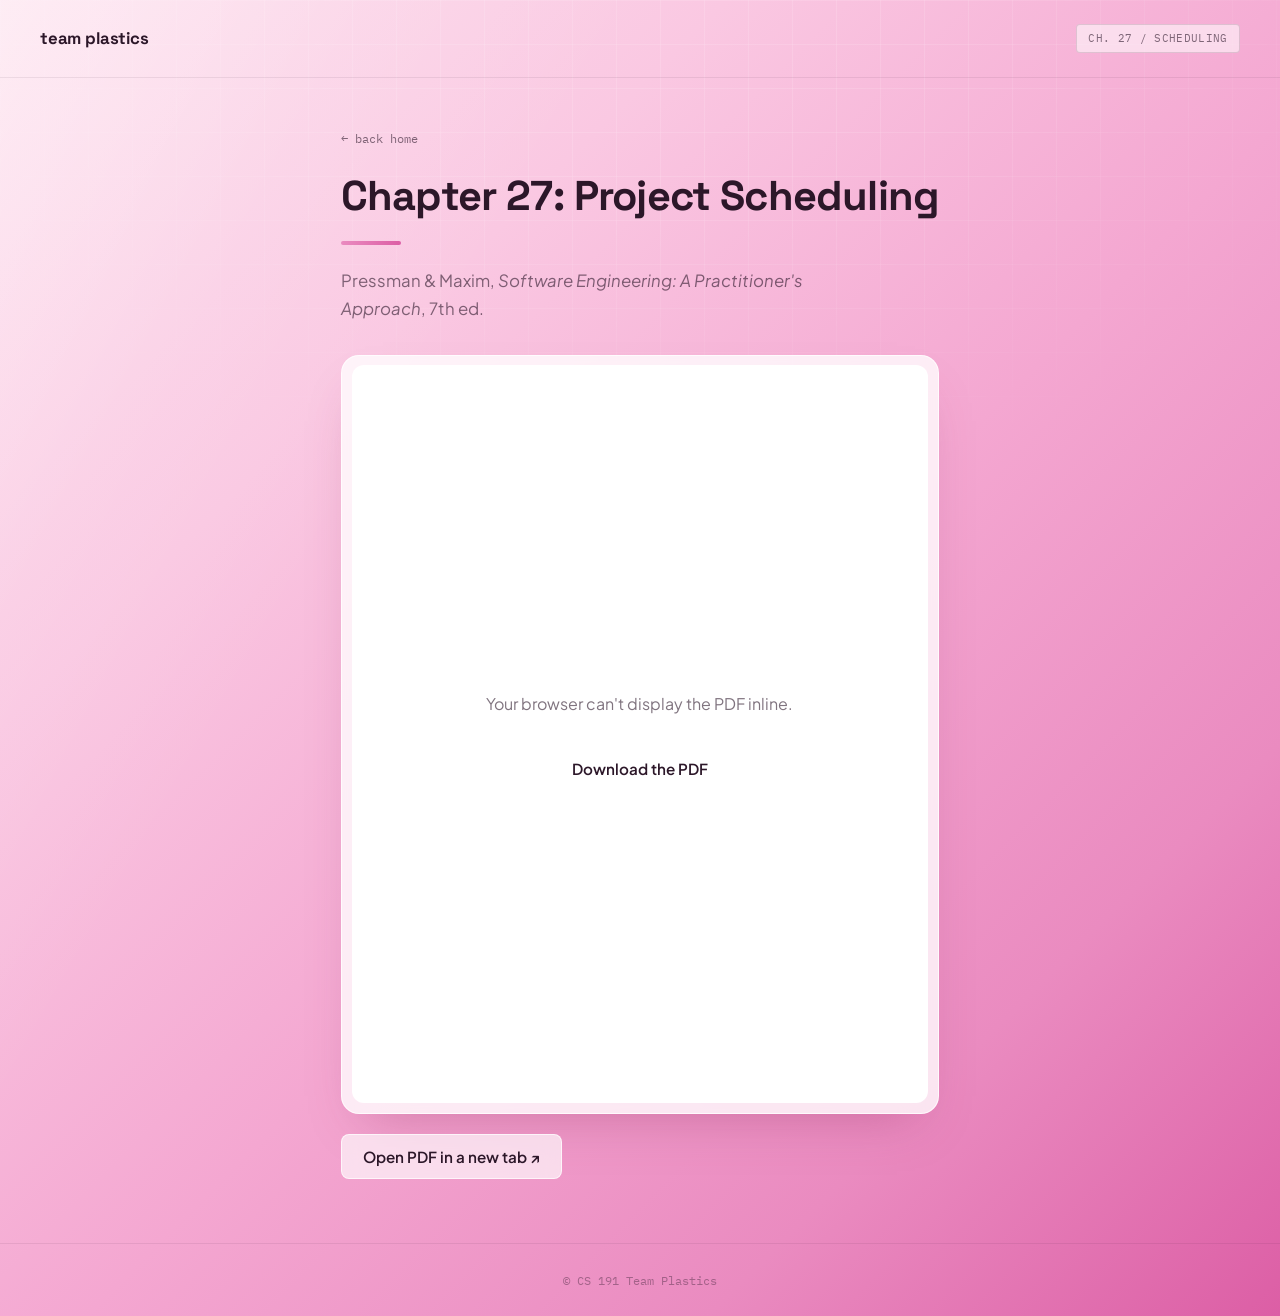
==== commit 6de0b47e: "Update chapter27.html" ====
--- a/chapter27.html
+++ b/chapter27.html
@@ -18,88 +18,25 @@
     <span class="course-tag">CH. 27 / SCHEDULING</span>
   </nav>
 
-  <main class="page-content">
+  <main class="article">
     <a href="index.html" class="back-link">← back home</a>
 
-    <h1 class="main-title" style="font-size: clamp(1.9rem, 4vw, 2.6rem); margin-bottom: 0.5rem;">Chapter 27: Project Scheduling</h1>
-    <p class="subtitle" style="margin-bottom: 2rem;">Summary of Pressman &amp; Maxim, <em>Software Engineering: A Practitioner's Approach</em>, 7th ed.</p>
+    <header class="article-header">
+      <h1 class="main-title" style="font-size: clamp(1.9rem, 4vw, 2.6rem);">Chapter 27: Project Scheduling</h1>
+      <div class="accent-rule"></div>
+      <p class="subtitle">Pressman &amp; Maxim, <em>Software Engineering: A Practitioner's Approach</em>, 7th ed.</p>
+    </header>
 
-    <dl class="quick-look">
-      <dt>What it is</dt>
-      <dd>Turning a plan into a network of software tasks, assigning who owns each one, and adjusting the network as risks become real. In short: connecting the dots between estimation and delivery.</dd>
-      <dt>Who does it</dt>
-      <dd>Project managers, drawing on information from the engineers doing the work — and engineers themselves at the individual task level.</dd>
-      <dt>Why it matters</dt>
-      <dd>Tasks run in parallel and depend on each other in ways that are nearly impossible to track without a schedule, especially on anything larger than a toy project.</dd>
-      <dt>Work product</dt>
-      <dd>A project schedule (task network + time-line chart) plus the tracking data that goes with it.</dd>
-    </dl>
+    <div class="pdf-panel">
+      <object data="chapter27.pdf" type="application/pdf" class="pdf-frame">
+        <div class="pdf-fallback">
+          <p>Your browser can't display the PDF inline.</p>
+          <a href="chapter27.pdf" class="btn">Download the PDF</a>
+        </div>
+      </object>
+    </div>
 
-    <h2><span class="section-num">27.1</span>Why software ships late</h2>
-    <p>Pressman opens with a familiar story: an engineer reports "90% done" for the entire back half of a project. The chapter traces late delivery to a short list of root causes — deadlines set by people outside the team, requirements that change without a matching schedule change, honest underestimates of effort, risks nobody planned for, technical or human surprises, miscommunication, and management being slow to admit a project is slipping.</p>
-    <p>When a deadline genuinely can't be met, the recommended move isn't to accept it or to refuse it — it's to estimate honestly from historical data, propose an incremental delivery that hits the deadline with reduced scope, and bring that trade-off to the customer rather than quietly hoping the numbers work out.</p>
-
-    <h2><span class="section-num">27.2</span>Basic scheduling principles</h2>
-    <p>Every schedule rests on the same seven ideas:</p>
-    <ul>
-      <li><strong>Compartmentalization</strong> — break the project into manageable activities and tasks.</li>
-      <li><strong>Interdependency</strong> — work out which tasks must be sequential and which can run in parallel.</li>
-      <li><strong>Time allocation</strong> — give every task a start date, an end date, and an effort budget.</li>
-      <li><strong>Effort validation</strong> — never schedule more concurrent effort than the team actually has capacity for.</li>
-      <li><strong>Defined responsibilities</strong> — every task belongs to a named person.</li>
-      <li><strong>Defined outcomes</strong> — every task produces a concrete work product.</li>
-      <li><strong>Defined milestones</strong> — outcomes get reviewed and approved, and that review is the milestone.</li>
-    </ul>
-
-    <h3>People, effort, and the PNR curve</h3>
-    <p>Adding people to a late project usually makes it later — new hires need ramp-up time from the very people who are already behind, and every additional person adds communication overhead. The Putnam-Norden-Rayleigh curve formalizes this: effort rises sharply as you try to compress delivery time, and pushing much past about 75% of the "natural" schedule moves the project into what Pressman calls the impossible region. The flip side is more useful than it sounds — stretching a deadline can cut required effort dramatically. One worked example in the chapter: a 12 person-year project needing 8 people to finish in 1.3 years could instead finish in 1.75 years with only 4 people.</p>
-
-    <h3>Where the effort actually goes</h3>
-    <p>The traditional rule of thumb is <strong>40–20–40</strong>: 40% of effort on front-end analysis and design, 20% on coding, 40% on back-end testing. In practice the ranges are wider — planning is usually just 2–3%, requirements 10–25%, design 20–25%, coding 15–20%, and testing 30–40% (higher still for safety-critical software). The headline takeaway: coding is the smallest line item, not the biggest.</p>
-
-    <h2><span class="section-num">27.3–27.4</span>Task sets and task networks</h2>
-    <p>A <strong>task set</strong> is the collection of tasks, milestones, work products, and quality checks needed to finish a given kind of project — concept development, new application, enhancement, maintenance, or reengineering each call for a different level of rigor. A macroscopic schedule (major actions only) gets refined into a detailed schedule as the project proceeds, by breaking each action into subtasks with their own reviews and outcomes.</p>
-    <p>A <strong>task network</strong> (or activity network) is the graph that shows how those tasks depend on each other — which is exactly the input a scheduling tool needs to compute the <strong>critical path</strong>: the chain of tasks that determines how long the whole project takes.</p>
-
-    <h2><span class="section-num">27.5</span>Scheduling, time-lines, and tracking</h2>
-    <p><strong>PERT</strong> and the <strong>critical path method (CPM)</strong> are the two classic techniques here. Both take the task network as input and let you find the critical path, generate "most likely" time estimates, and calculate a time window for each task. The visual output most teams actually use is a <strong>time-line (Gantt) chart</strong>: tasks down the left side, bars across the calendar, diamonds marking milestones, overlapping bars showing where work runs concurrently.</p>
-    <p>Tracking progress against that chart happens through status meetings, review outcomes, comparing planned vs. actual start dates, informal check-ins, and — for a quantitative view — earned value analysis (below). When a deadline is truly fixed and won't move, teams sometimes use <strong>time-boxing</strong>: work on a task stops at its boundary (±10%) regardless of whether it's "done," and anything unfinished is deferred to the next increment.</p>
-
-    <h3>Object-oriented &amp; WebApp projects</h3>
-    <p>OO projects are iterative, so instead of dated milestones the chapter defines completion criteria: analysis is "done" when classes, attributes, and relationships are reviewed; design is "done" when subsystems and responsibilities are assigned and reviewed; and so on through programming and testing.</p>
-    <p>WebApp scheduling works at two levels too: a macroscopic schedule maps out when each increment (e.g., product info, then ordering, then account access) ships, and each increment is then broken into its own detailed task list — design the interface, design the navigation, review with stakeholders, and so on — once that increment is actually underway.</p>
-
-    <h2><span class="section-num">27.6</span>Earned value analysis</h2>
-    <p>Earned value analysis (EVA) turns "percent complete" into a number instead of a gut feeling, and Pressman notes it's considered reliable from as little as 15% into a project.</p>
-
-    <table>
-      <thead>
-        <tr><th>Term</th><th>Meaning</th></tr>
-      </thead>
-      <tbody>
-        <tr><td>BCWS</td><td>Budgeted cost of work scheduled — effort planned for tasks due by now</td></tr>
-        <tr><td>BAC</td><td>Budget at completion — sum of BCWS across every task in the project</td></tr>
-        <tr><td>BCWP</td><td>Budgeted cost of work performed — planned effort for tasks actually finished</td></tr>
-        <tr><td>ACWP</td><td>Actual cost of work performed — effort really spent on finished tasks</td></tr>
-        <tr><td>SPI</td><td>BCWP ÷ BCWS — schedule efficiency; close to 1.0 is on track</td></tr>
-        <tr><td>SV</td><td>BCWP − BCWS — schedule variance</td></tr>
-        <tr><td>CPI</td><td>BCWP ÷ ACWP — cost efficiency; close to 1.0 is on budget</td></tr>
-        <tr><td>CV</td><td>BCWP − ACWP — cost variance</td></tr>
-      </tbody>
-    </table>
-
-    <h2><span class="section-num">27.7</span>Takeaway</h2>
-    <p>Scheduling is where estimation and risk analysis turn into an actual road map. Compartmentalize the process, build the task network, find the critical path, generate a time-line chart, and then track against it — one day at a time, since Fred Brooks's answer for how projects fall behind is exactly that simple.</p>
-
-    <div class="term-row">
-      <span class="term-chip">Task network</span>
-      <span class="term-chip">Critical path</span>
-      <span class="term-chip">PERT / CPM</span>
-      <span class="term-chip">Gantt chart</span>
-      <span class="term-chip">Time-boxing</span>
-      <span class="term-chip">Earned value</span>
-      <span class="term-chip">PNR curve</span>
-    </div>
+    <a href="chapter27.pdf" class="btn pdf-download-link">Open PDF in a new tab ↗</a>
   </main>
 
   <!-- Footer -->
--- a/style.css
+++ b/style.css
@@ -1,19 +1,25 @@
 /* ==========================================================================
    Team Plastics — CS 191 site stylesheet
-   Design language: engineering blueprint + injection-molded plastic resin
+   Design language: glossy acrylic / injection-molded plastic swatch chips
    ========================================================================== */
 
 :root {
-  --ink: #12151a;
-  --ink-soft: #171b21;
-  --paper: #f6f3ec;
-  --paper-dim: rgba(246, 243, 236, 0.62);
-  --paper-faint: rgba(246, 243, 236, 0.38);
-  --line: rgba(246, 243, 236, 0.14);
-  --line-soft: rgba(246, 243, 236, 0.07);
-  --orange: #ff6b35;
-  --teal: #2dd4bf;
-  --radius: 8px;
+  /* Pink resin swatch scale (from team's reference swatch strip) */
+  --pink-50:  #fde3ef;
+  --pink-200: #fac8e2;
+  --pink-400: #f4a7d1;
+  --pink-600: #ea8bc0;
+  --pink-800: #dc5ea5;
+
+  --ink: #2c1729;
+  --ink-soft: rgba(44, 23, 41, 0.6);
+  --ink-faint: rgba(44, 23, 41, 0.38);
+
+  --paper: #fffaf9;
+  --line: rgba(44, 23, 41, 0.14);
+  --line-soft: rgba(44, 23, 41, 0.08);
+
+  --radius: 10px;
   --display: "Space Grotesk", "Plus Jakarta Sans", sans-serif;
   --body-font: "Plus Jakarta Sans", sans-serif;
   --mono: "IBM Plex Mono", ui-monospace, monospace;
@@ -33,36 +39,52 @@
   display: flex;
   flex-direction: column;
   justify-content: space-between;
-  background: var(--ink);
-  color: var(--paper);
+  color: var(--ink);
   font-family: var(--body-font);
   position: relative;
   overflow-x: hidden;
-}
-
-/* Blueprint grid + soft resin glow behind everything */
+
+  /* Diagonal resin gradient, matching the team's swatch strip */
+  background: linear-gradient(
+    135deg,
+    var(--pink-50) 0%,
+    var(--pink-200) 28%,
+    var(--pink-400) 54%,
+    var(--pink-600) 78%,
+    var(--pink-800) 100%
+  );
+}
+
+/* Glossy plastic sheen + faint reflective grid.
+   Absolute (not fixed) so it scales with full document height and
+   never re-tiles/clips oddly across printed or exported PDF pages. */
 body::before {
   content: "";
-  position: fixed;
+  position: absolute;
+  inset: 0;
+  z-index: 0;
+  pointer-events: none;
+  background: linear-gradient(
+    120deg,
+    rgba(255, 255, 255, 0.35) 0%,
+    rgba(255, 255, 255, 0.08) 18%,
+    rgba(255, 255, 255, 0) 32%
+  );
+}
+
+body::after {
+  content: "";
+  position: absolute;
   inset: 0;
   z-index: 0;
   pointer-events: none;
   background-image:
-    linear-gradient(var(--line-soft) 1px, transparent 1px),
-    linear-gradient(90deg, var(--line-soft) 1px, transparent 1px);
+    linear-gradient(rgba(255, 255, 255, 0.25) 1px, transparent 1px),
+    linear-gradient(90deg, rgba(255, 255, 255, 0.25) 1px, transparent 1px);
   background-size: 44px 44px;
-  mask-image: radial-gradient(ellipse 80% 60% at 50% 0%, black 40%, transparent 90%);
-}
-
-body::after {
-  content: "";
-  position: fixed;
-  inset: 0;
-  z-index: 0;
-  pointer-events: none;
-  background:
-    radial-gradient(420px circle at 12% 8%, rgba(255, 107, 53, 0.12), transparent 70%),
-    radial-gradient(480px circle at 88% 20%, rgba(45, 212, 191, 0.10), transparent 70%);
+  mask-image: radial-gradient(ellipse 75% 45% at 50% 0%, black 30%, transparent 85%);
+  -webkit-mask-image: radial-gradient(ellipse 75% 45% at 50% 0%, black 30%, transparent 85%);
+  opacity: 0.5;
 }
 
 body > * {
@@ -89,17 +111,18 @@
   font-weight: 700;
   font-size: 1.05rem;
   letter-spacing: -0.01em;
-  color: var(--paper);
+  color: var(--ink);
 }
 
 .course-tag {
   font-family: var(--mono);
   font-size: 0.7rem;
   letter-spacing: 0.03em;
-  color: var(--paper-dim);
+  color: var(--ink-soft);
   border: 1px solid var(--line);
   border-radius: 4px;
   padding: 0.4rem 0.7rem;
+  background: rgba(255, 255, 255, 0.55);
   white-space: nowrap;
 }
 
@@ -109,10 +132,11 @@
   font-family: var(--mono);
   font-size: 0.7rem;
   letter-spacing: 0.03em;
-  color: var(--paper-dim);
+  color: var(--ink-soft);
   border: 1px solid var(--line);
   border-radius: 4px;
   padding: 0.4rem 0.7rem;
+  background: rgba(255, 255, 255, 0.55);
 }
 
 /* ---------------------------------- Hero ---------------------------------- */
@@ -134,7 +158,7 @@
 .hero-grid {
   display: grid;
   grid-template-columns: 1.15fr 0.85fr;
-  gap: 4rem;
+  gap: 3.5rem;
   align-items: center;
 }
 
@@ -148,7 +172,7 @@
   font-size: clamp(2.4rem, 5.2vw, 4rem);
   line-height: 1.04;
   letter-spacing: -0.02em;
-  color: var(--paper);
+  color: var(--ink);
   margin: 0;
 }
 
@@ -157,23 +181,28 @@
   height: 4px;
   border-radius: 2px;
   margin: 1.5rem 0 1.4rem;
-  background: linear-gradient(90deg, var(--orange), var(--teal));
+  background: linear-gradient(90deg, var(--pink-600), var(--pink-800));
 }
 
 .subtitle {
   font-size: 1.05rem;
   line-height: 1.65;
-  color: var(--paper-dim);
+  color: var(--ink-soft);
   max-width: 42ch;
   margin: 0;
 }
 
-/* Spec-sheet style deliverables list, replaces pill buttons */
+/* Frosted acrylic panel holding the deliverables, like a translucent plastic sheet.
+   Background carries enough opacity on its own that it still reads correctly
+   wherever backdrop-filter isn't honored (older engines, print/PDF export). */
 .hero-links {
-  border: 1px solid var(--line);
-  border-radius: 10px;
-  background: rgba(255, 255, 255, 0.02);
+  border: 1px solid rgba(255, 255, 255, 0.7);
+  border-radius: 14px;
+  background: rgba(255, 255, 255, 0.72);
+  backdrop-filter: blur(14px);
+  -webkit-backdrop-filter: blur(14px);
   padding: 0.4rem;
+  box-shadow: 0 20px 40px -20px rgba(140, 40, 90, 0.35);
 }
 
 .hero-link {
@@ -181,10 +210,10 @@
   align-items: center;
   gap: 0.9rem;
   padding: 1rem 1rem;
-  border-radius: 6px;
+  border-radius: 8px;
   text-decoration: none;
-  color: var(--paper);
-  border-bottom: 1px solid var(--line-soft);
+  color: var(--ink);
+  border-bottom: 1px solid rgba(44, 23, 41, 0.08);
   transition: background 0.18s ease, transform 0.18s ease;
 }
 
@@ -193,20 +222,21 @@
 }
 
 .hero-link:hover {
-  background: rgba(255, 255, 255, 0.05);
+  background: rgba(255, 255, 255, 0.9);
   transform: translateX(3px);
 }
 
 .hero-link .swatch {
-  width: 10px;
-  height: 10px;
-  border-radius: 2px;
+  width: 12px;
+  height: 12px;
+  border-radius: 3px;
   flex-shrink: 0;
-}
-
-.hero-link:nth-child(1) .swatch { background: var(--orange); }
-.hero-link:nth-child(2) .swatch { background: var(--teal); }
-.hero-link:nth-child(3) .swatch { background: var(--paper-faint); }
+  box-shadow: inset 0 0 0 1px rgba(255, 255, 255, 0.5);
+}
+
+.hero-link:nth-child(1) .swatch { background: var(--pink-400); }
+.hero-link:nth-child(2) .swatch { background: var(--pink-600); }
+.hero-link:nth-child(3) .swatch { background: var(--pink-800); }
 
 .hero-link .label {
   flex: 1;
@@ -217,12 +247,12 @@
 .hero-link .go {
   font-family: var(--mono);
   font-size: 0.72rem;
-  color: var(--paper-faint);
+  color: var(--ink-faint);
   transition: transform 0.18s ease, color 0.18s ease;
 }
 
 .hero-link:hover .go {
-  color: var(--paper);
+  color: var(--pink-800);
   transform: translateX(3px);
 }
 
@@ -238,7 +268,7 @@
 .reg-mark::after {
   content: "";
   position: absolute;
-  background: var(--line);
+  background: rgba(44, 23, 41, 0.18);
 }
 
 .reg-mark::before { width: 100%; height: 1px; top: 50%; }
@@ -259,21 +289,23 @@
   font-weight: 600;
   font-size: 0.95rem;
   padding: 0.75rem 1.3rem;
-  border-radius: 6px;
-  border: 1px solid var(--line);
-  color: var(--paper);
+  border-radius: 8px;
+  border: 1px solid rgba(255, 255, 255, 0.7);
+  color: var(--ink);
   text-decoration: none;
-  background: rgba(255, 255, 255, 0.03);
+  background: rgba(255, 255, 255, 0.65);
+  backdrop-filter: blur(10px);
+  -webkit-backdrop-filter: blur(10px);
   transition: background 0.18s ease, transform 0.18s ease;
 }
 
 .btn:hover {
-  background: rgba(255, 255, 255, 0.07);
+  background: rgba(255, 255, 255, 0.85);
   transform: translateY(-1px);
 }
 
 .btn-secondary {
-  background: rgba(255, 255, 255, 0.02);
+  background: rgba(255, 255, 255, 0.6);
 }
 
 .hero-buttons {
@@ -291,10 +323,10 @@
   margin: 3rem auto 4rem;
   padding: 3rem 3rem 3.5rem;
   line-height: 1.7;
-  background: rgba(255, 255, 255, 0.5);
+  background: rgba(255, 255, 255, 0.78);
   backdrop-filter: blur(18px);
   -webkit-backdrop-filter: blur(18px);
-  border: 1px solid rgba(255, 255, 255, 0.65);
+  border: 1px solid rgba(255, 255, 255, 0.75);
   border-radius: 18px;
   box-shadow: 0 24px 50px -24px rgba(140, 40, 90, 0.35);
 }
@@ -316,16 +348,17 @@
 }
 
 .section-num {
+  display: inline-block;
   font-family: var(--mono);
   font-size: 0.85rem;
   font-weight: 500;
   color: var(--pink-800);
-  margin-right: 0.5rem;
+  margin-right: 0.65rem;
 }
 
 .quick-look {
-  border: 1px solid rgba(220, 94, 165, 0.3);
-  background: rgba(255, 255, 255, 0.45);
+  border: 1px solid rgba(220, 94, 165, 0.35);
+  background: rgba(255, 255, 255, 0.6);
   border-radius: 12px;
   padding: 1.25rem 1.5rem;
   margin: 1.5rem 0 2rem;
@@ -354,7 +387,7 @@
   display: flex;
   flex-wrap: wrap;
   gap: 0.5rem;
-  margin: 1.25rem 0 2rem;
+  margin: 1.25rem 0 0.5rem;
 }
 
 .term-chip {
@@ -363,7 +396,7 @@
   padding: 0.35rem 0.65rem;
   border: 1px solid var(--line);
   border-radius: 4px;
-  background: rgba(255, 255, 255, 0.4);
+  background: rgba(255, 255, 255, 0.6);
   color: var(--ink-soft);
 }
 
@@ -372,23 +405,49 @@
 .page-content h3 {
   font-family: var(--display);
   letter-spacing: -0.01em;
-  color: var(--paper);
+  color: var(--ink);
+}
+
+.page-content h2 {
+  margin-top: 2.5rem;
+}
+
+.page-content h3 {
+  margin-top: 1.75rem;
+  font-size: 1.05rem;
 }
 
 .page-content p {
-  color: var(--paper-dim);
+  color: var(--ink-soft);
+}
+
+.page-content figure {
+  margin: 1.75rem 0 2.25rem;
 }
 
 .page-content img {
+  display: block;
   max-width: 100%;
   border-radius: var(--radius);
   border: 1px solid var(--line);
+  background: #fff;
+}
+
+.page-content figcaption {
+  font-family: var(--mono);
+  font-size: 0.75rem;
+  color: var(--ink-faint);
+  margin-top: 0.6rem;
+  text-align: center;
 }
 
 .page-content table {
   width: 100%;
   border-collapse: collapse;
   font-size: 0.92rem;
+  background: rgba(255, 255, 255, 0.55);
+  border-radius: var(--radius);
+  overflow: hidden;
 }
 
 .page-content th,
@@ -396,13 +455,80 @@
   border-bottom: 1px solid var(--line-soft);
   padding: 0.65rem 0.75rem;
   text-align: left;
+  background: transparent;
+}
+
+.page-content tbody tr:nth-child(even) td {
+  background: rgba(220, 94, 165, 0.06);
 }
 
 .page-content th {
   font-family: var(--mono);
   font-size: 0.75rem;
-  color: var(--paper-faint);
+  color: var(--ink-faint);
   font-weight: 500;
+}
+
+/* ---------------------------------- PDF viewer ---------------------------------- */
+
+.article {
+  max-width: 900px;
+  margin: 0 auto;
+  padding: 3rem 2rem 4rem;
+}
+
+.article-header {
+  max-width: 640px;
+  margin-bottom: 2rem;
+}
+
+.pdf-panel {
+  border: 1px solid rgba(255, 255, 255, 0.75);
+  border-radius: 18px;
+  overflow: hidden;
+  background: rgba(255, 255, 255, 0.78);
+  backdrop-filter: blur(18px);
+  -webkit-backdrop-filter: blur(18px);
+  box-shadow: 0 24px 50px -24px rgba(140, 40, 90, 0.35);
+  padding: 0.6rem;
+}
+
+.pdf-frame {
+  display: block;
+  width: 100%;
+  height: 82vh;
+  min-height: 480px;
+  border: none;
+  border-radius: 12px;
+  background: #fff;
+}
+
+.pdf-fallback {
+  display: flex;
+  flex-direction: column;
+  align-items: center;
+  justify-content: center;
+  gap: 1rem;
+  height: 100%;
+  min-height: 400px;
+  padding: 2rem;
+  text-align: center;
+  color: var(--ink-soft);
+  font-family: var(--body-font);
+}
+
+.pdf-download-link {
+  margin-top: 1.25rem;
+}
+
+@media (max-width: 760px) {
+  .article {
+    padding: 2rem 1.25rem 3rem;
+  }
+
+  .pdf-frame {
+    height: 70vh;
+  }
 }
 
 /* ---------------------------------- Footer ---------------------------------- */
@@ -410,7 +536,7 @@
 footer {
   text-align: center;
   padding: 1.75rem;
-  color: var(--paper-faint);
+  color: var(--ink-faint);
   font-family: var(--mono);
   font-size: 0.78rem;
   border-top: 1px solid var(--line-soft);
@@ -428,20 +554,21 @@
     gap: 2.5rem;
   }
 
-  .hero-copy {
-    text-align: left;
-  }
-
   .subtitle {
     max-width: 100%;
   }
+
+  .page-content {
+    padding: 2rem 1.5rem 2.5rem;
+    margin: 2rem 1rem 3rem;
+  }
 }
 
 /* ---------------------------------- Accessibility ---------------------------------- */
 
 a:focus-visible,
 .btn:focus-visible {
-  outline: 2px solid var(--teal);
+  outline: 2px solid var(--pink-800);
   outline-offset: 2px;
 }
 
@@ -450,3 +577,38 @@
     transition: none !important;
   }
 }
+
+/* ---------------------------------- Print / PDF export ----------------------------------
+   backdrop-filter and position:fixed backgrounds are unreliable when a page is
+   printed or exported to PDF (panels can lose their blur/opacity and fixed
+   layers can repeat oddly across pages). This forces a flattened, high-contrast
+   fallback so the page still looks intentional on paper. */
+@media print {
+  body::before,
+  body::after {
+    display: none;
+  }
+
+  .page-content,
+  .hero-links,
+  .quick-look,
+  .btn,
+  .term-chip {
+    backdrop-filter: none;
+    -webkit-backdrop-filter: none;
+    background: #fff8fb;
+    box-shadow: none;
+  }
+
+  .page-content table {
+    background: #fff8fb;
+  }
+
+  .page-content tbody tr:nth-child(even) td {
+    background: rgba(220, 94, 165, 0.08);
+  }
+
+  .reg-mark {
+    display: none;
+  }
+}
